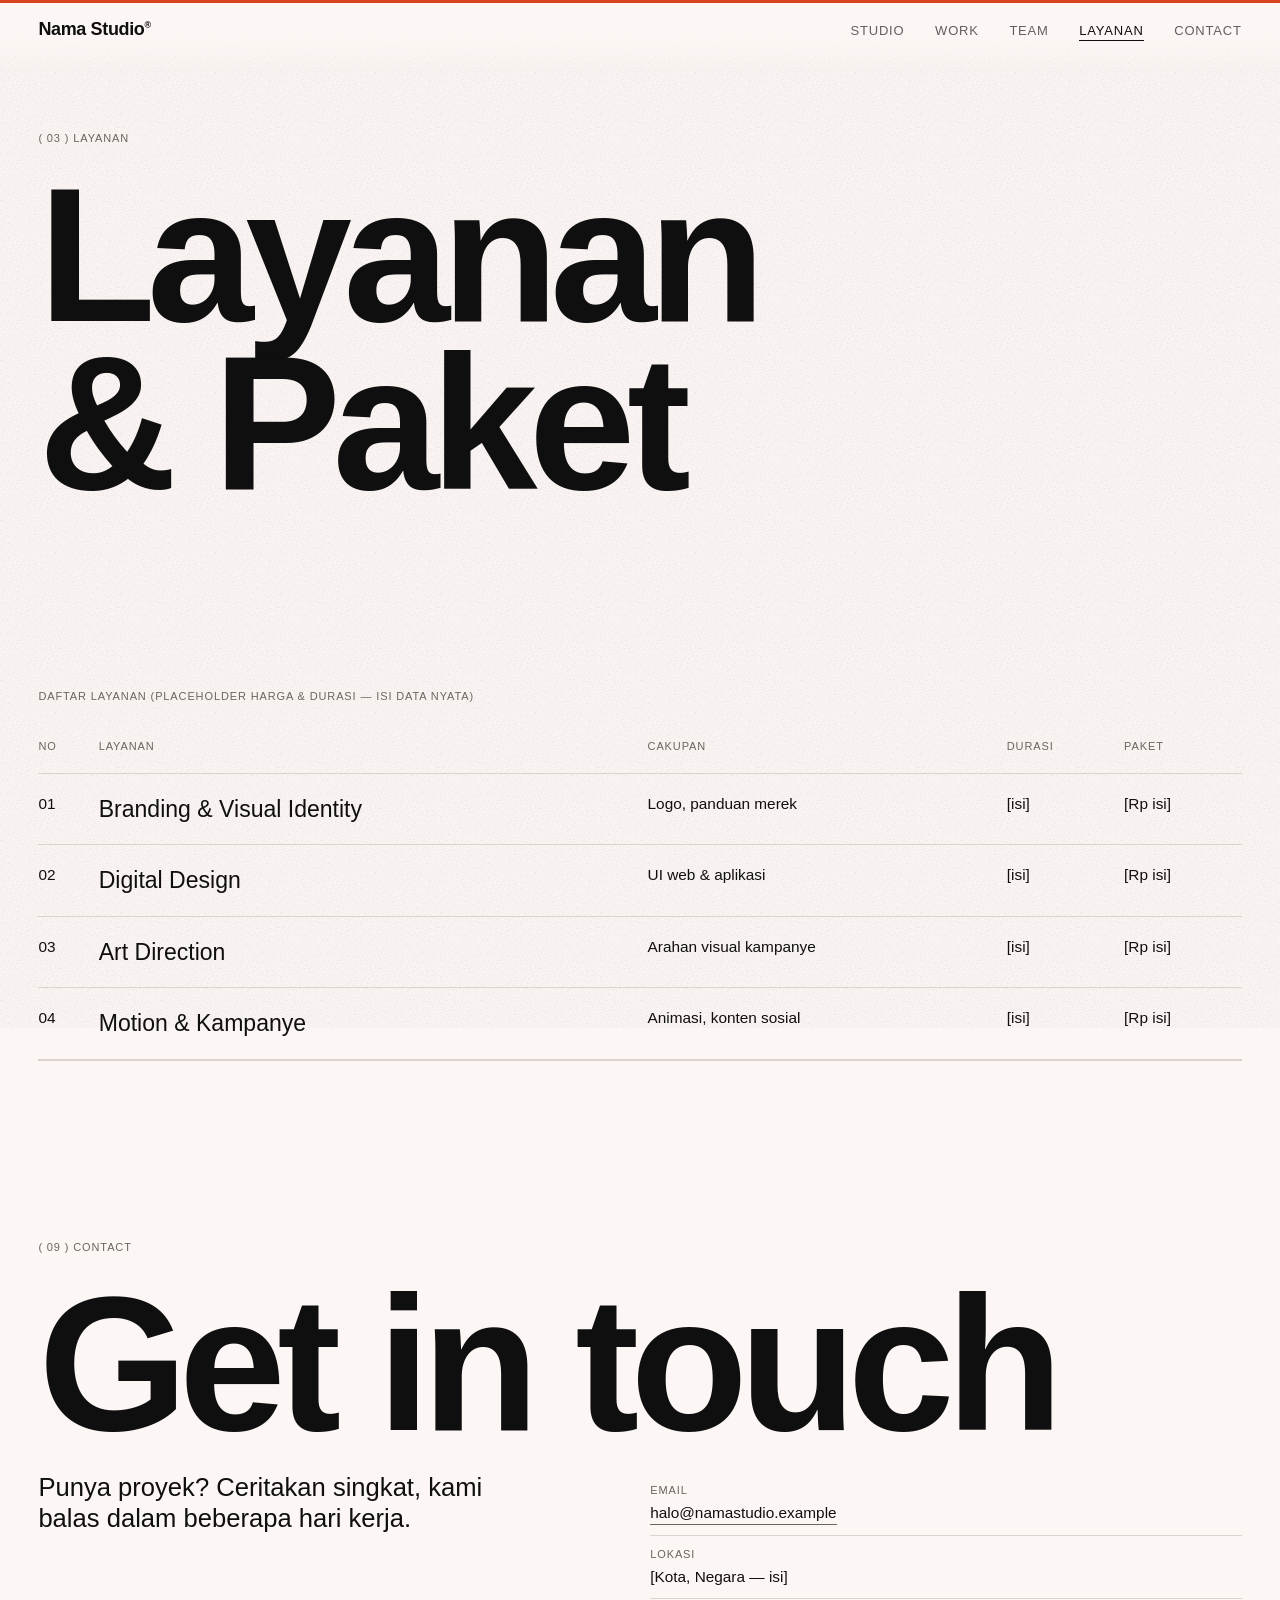
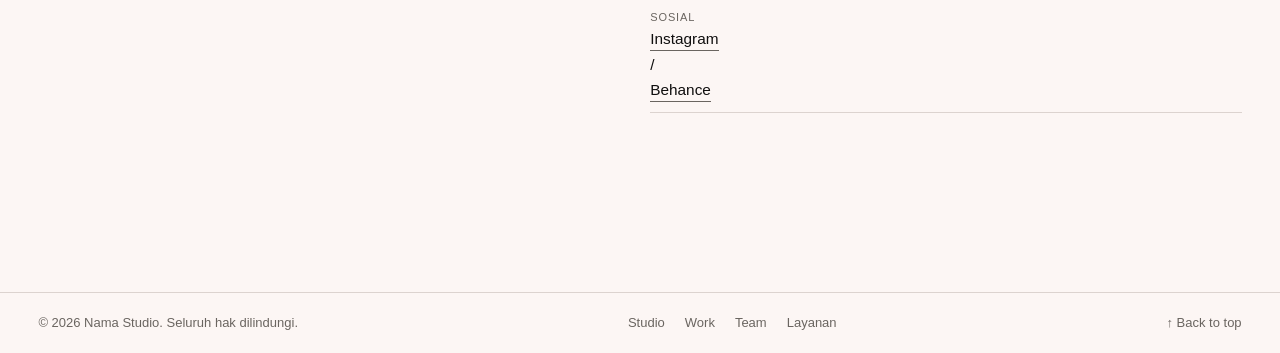
==== Kel4/data.html @ 7e90dd8f "Add files via upload" ====
<!DOCTYPE html>
<html lang="id">
<head>
<meta charset="utf-8">
<meta name="viewport" content="width=device-width, initial-scale=1">
<title>Layanan — Nama Studio</title>
<meta name="description" content="Portofolio Nama Studio (placeholder): studio desain independen.">
<link rel="stylesheet" href="assets/css/style.css">
</head>
<body>
<a class="skip" href="#main">Lewati ke konten</a>
<header class="site-header">
<a class="wordmark" href="index.html">Nama Studio<sup>®</sup></a>
<input type="checkbox" id="menu-toggle" class="menu-toggle" aria-label="Buka menu">
<label for="menu-toggle" class="menu-btn"><span>Menu</span><span>Close</span></label>
<nav aria-label="Navigasi utama"><ul><li><a href="index.html#studio">Studio</a></li><li><a href="galeri.html">Work</a></li><li><a href="profil.html">Team</a></li><li><a href="data.html" aria-current="page">Layanan</a></li><li><a href="#contact">Contact</a></li></ul></nav>
</header>
<main id="main">
<section class="bio-head"><p class="label">( 03 ) Layanan</p><h1 class="mega">Layanan<br>&amp; Paket</h1></section>
<section class="data">
<div class="table-wrap"><table>
<caption class="label">Daftar layanan (placeholder harga &amp; durasi — isi data nyata)</caption>
<thead><tr><th scope="col">No</th><th scope="col">Layanan</th><th scope="col">Cakupan</th><th scope="col">Durasi</th><th scope="col">Paket</th></tr></thead>
<tbody>
<tr><td>01</td><th scope="row">Branding &amp; Visual Identity</th><td>Logo, panduan merek</td><td>[isi]</td><td>[Rp isi]</td></tr>
<tr><td>02</td><th scope="row">Digital Design</th><td>UI web &amp; aplikasi</td><td>[isi]</td><td>[Rp isi]</td></tr>
<tr><td>03</td><th scope="row">Art Direction</th><td>Arahan visual kampanye</td><td>[isi]</td><td>[Rp isi]</td></tr>
<tr><td>04</td><th scope="row">Motion &amp; Kampanye</th><td>Animasi, konten sosial</td><td>[isi]</td><td>[Rp isi]</td></tr>
</tbody></table></div>
</section>
<!-- CONTACT (sama di semua halaman) -->
<section class="contact" id="contact">
<p class="label">( 09 ) Contact</p>
<h2 class="mega"><a href="mailto:halo@namastudio.example">Get in touch</a></h2>
<div class="contact-grid">
<p class="lead">Punya proyek? Ceritakan singkat, kami balas dalam beberapa hari kerja.</p>
<ul class="meta-list">
<li><span class="label">Email</span><a href="mailto:halo@namastudio.example">halo@namastudio.example</a></li>
<li><span class="label">Lokasi</span>[Kota, Negara — isi]</li>
<li><span class="label">Sosial</span><a href="https://www.instagram.com/">Instagram</a> / <a href="https://www.behance.net/">Behance</a></li>
</ul>
</div>
</section>
</main>
<footer class="site-footer">
<p>© 2026 Nama Studio. Seluruh hak dilindungi.</p>
<ul><li><a href="index.html">Studio</a></li><li><a href="galeri.html">Work</a></li><li><a href="profil.html">Team</a></li><li><a href="data.html">Layanan</a></li></ul>
<a href="#main">↑ Back to top</a>
</footer>
</body>
</html>
---- Kel4/assets/css/style.css ----
/* Nama Studio — HTML5 + CSS3 murni. Font: system stack (tanpa lisensi). */
:root{--pad:clamp(16px,3vw,40px);--gap:clamp(12px,1.6vw,24px);--sec:clamp(80px,14vw,200px)}
*,*::before,*::after{box-sizing:border-box}
html{scroll-behavior:smooth;scroll-padding-top:70px}
body{margin:0;background:var(--page-bg);color:var(--text-primary);font:400 clamp(15px,1.2vw,18px)/1.5 "Helvetica Neue",Helvetica,Arial,sans-serif;overflow-x:hidden}
img{display:block;max-width:100%;height:auto;width:100%}
figure{margin:0}ul,ol{list-style:none;margin:0;padding:0}
a{color:inherit;text-decoration:none}
a:focus-visible,label:focus-visible,input:focus-visible+label{outline:2px solid var(--accent);outline-offset:4px}.site-header :focus-visible,.site-header input:focus-visible+label{outline-color:currentColor}::selection{background:var(--accent);color:var(--page-bg)}
.skip{position:absolute;left:-999px;top:0;background:var(--text-primary);color:var(--page-bg);padding:8px 12px;z-index:100}.skip:focus{left:0}
.label{font-size:11px;letter-spacing:.08em;text-transform:uppercase;color:var(--text-secondary);margin:0}
.mega{font-size:clamp(56px,15vw,260px);line-height:.88;letter-spacing:-.045em;font-weight:600;margin:0}
.big{font-size:clamp(28px,5vw,80px);line-height:1;letter-spacing:-.03em;font-weight:500;margin:0}
section{padding:var(--sec) var(--pad) 0}
/* header */
.site-header{position:fixed;inset:0 0 auto;display:flex;justify-content:space-between;align-items:center;padding:16px var(--pad);z-index:50;mix-blend-mode:difference;color:#fff}
.wordmark{font-weight:600;letter-spacing:-.02em;font-size:18px}.wordmark sup{font-size:9px}
nav ul{display:flex;gap:clamp(16px,2.4vw,36px)}
nav a{font-size:13px;text-transform:uppercase;letter-spacing:.06em;border-bottom:1px solid transparent;padding-bottom:2px;transition:border-color .2s}
nav a:hover,nav a:focus-visible,nav a[aria-current]{border-color:currentColor}
.menu-toggle,.menu-btn{display:none}
/* hero */
.hero{padding-top:90px;min-height:100svh;display:grid;grid-template-rows:auto auto 1fr auto;gap:var(--gap)}
.hero-top{display:flex;gap:var(--gap);justify-content:space-between}
.hero-media{min-height:0;overflow:hidden;border-top:1px solid var(--line-color)}
.hero-media img{height:100%;max-height:60vh;object-fit:cover}
.hero-foot{display:flex;justify-content:space-between;font-size:13px;margin:0;padding-bottom:var(--pad)}
.hero-foot a:hover{text-decoration:underline}
/* intro */
.intro .big{max-width:18ch;margin:24px 0 clamp(40px,6vw,96px)}
.intro-cols{display:grid;grid-template-columns:repeat(12,1fr);gap:var(--gap);align-items:start;border-top:1px solid var(--line-color);padding-top:var(--gap)}
.intro-cols>p{grid-column:1/5}.intro-cols figure{grid-column:6/10}.intro-cols .meta-list{grid-column:11/13}
.meta-list li{border-bottom:1px solid var(--line-color);padding:10px 0;display:flex;flex-direction:column;gap:2px}
.meta-list.row{flex-direction:row;gap:24px}.meta-list.row li{border:0}
/* work grid */
.work-grid{display:grid;grid-template-columns:repeat(12,1fr);gap:clamp(40px,6vw,96px) var(--gap);margin-top:24px}
.work a{display:block}.work figure{overflow:hidden;background:#1b1b1a}
.work img{transition:transform .8s cubic-bezier(.2,.7,.2,1),opacity .4s}
.work a:hover img,.work a:focus-visible img{transform:scale(1.04);opacity:.85}
.work-meta{display:grid;grid-template-columns:auto 1fr auto;gap:12px;align-items:baseline;padding-top:10px;border-bottom:1px solid transparent}
.work-meta h3{margin:0;font-size:clamp(16px,1.6vw,24px);font-weight:500;letter-spacing:-.01em}
.work a:hover h3{text-decoration:underline}
.w-a{grid-column:span 5}.w-b{grid-column:span 7}.w-c{grid-column:span 7}.w-d{grid-column:span 5}
.work:nth-child(even){margin-top:clamp(0px,8vw,120px)}
.more{margin:48px 0 0;display:flex;gap:24px;flex-wrap:wrap}.more a{border-bottom:1px solid var(--text-primary)}
/* approach */
.services{border-top:1px solid var(--line-color);margin-top:24px}
.services li{display:grid;grid-template-columns:1fr 6fr 5fr;gap:var(--gap);padding:28px 0;border-bottom:1px solid var(--line-color);align-items:baseline;transition:padding-left .3s}
.services li:hover{padding-left:12px}
.services h3{margin:0;font-size:clamp(24px,4vw,64px);line-height:1;letter-spacing:-.03em;font-weight:500}.services p{margin:0;color:var(--text-secondary)}
/* bio / team */
.bio-head{padding-top:130px;display:flex;flex-direction:column;gap:24px}
.team{display:flex;flex-direction:column;gap:var(--sec)}
.member{display:grid;grid-template-columns:repeat(12,1fr);gap:var(--gap);align-items:end}
.member figure{overflow:hidden;background:#1b1b1a}
.member-text{display:flex;flex-direction:column;gap:10px}
.member-text h3{margin:0;font-size:clamp(32px,5vw,80px);line-height:.95;letter-spacing:-.035em;font-weight:500}
.member-text p{margin:0;max-width:44ch}.links{display:flex;gap:16px;margin-top:8px!important}.links a{border-bottom:1px solid var(--text-primary)}.links a:hover{opacity:.6}
.m1 figure{grid-column:1/6}.m1 .member-text{grid-column:7/12}
.m2 figure{grid-column:6/13;order:2}.m2 .member-text{grid-column:1/5;order:1}
.m3 figure{grid-column:3/7}.m3 .member-text{grid-column:8/13;align-self:start}
.m4 figure{grid-column:1/9}.m4 .member-text{grid-column:9/13}
.m5 figure{grid-column:8/12;order:2}.m5 .member-text{grid-column:2/7;order:1}
.timeline{margin-top:24px;border-top:1px solid var(--line-color)}
.timeline li{display:grid;grid-template-columns:4fr 8fr;gap:var(--gap);padding:24px 0;border-bottom:1px solid var(--line-color);align-items:baseline}
.timeline p{margin:0}.num{font-size:clamp(40px,8vw,140px);letter-spacing:-.05em;line-height:.9;font-weight:600}
.recog .big{max-width:22ch;margin:24px 0}
.caps{display:flex;flex-wrap:wrap;gap:10px}.caps li{border:1px solid var(--text-primary);padding:6px 14px;border-radius:999px;font-size:13px}
/* table */
.table-wrap{overflow-x:auto}
table{width:100%;border-collapse:collapse;min-width:640px}
caption{text-align:left;padding-bottom:16px}
th,td{text-align:left;padding:18px 12px 18px 0;border-bottom:1px solid var(--line-color);font-weight:400;vertical-align:top}
thead th{font-size:11px;letter-spacing:.08em;text-transform:uppercase;color:var(--text-secondary)}
tbody th{font-size:clamp(16px,1.8vw,26px);font-weight:500}
tbody tr:hover{background:#171716}
/* contact + footer */
.contact{padding-bottom:var(--sec)}
.contact .mega{margin:24px 0}.contact .mega a{border-bottom:.04em solid transparent;transition:border-color .2s}
.contact .mega a:hover,.contact .mega a:focus-visible{border-color:var(--text-primary)}
.contact-grid{display:grid;grid-template-columns:repeat(12,1fr);gap:var(--gap)}
.lead{grid-column:1/6;margin:0;font-size:clamp(18px,2vw,28px);line-height:1.2}.contact-grid .meta-list{grid-column:7/13}
.meta-list a{border-bottom:1px solid var(--text-secondary);width:fit-content}.meta-list a:hover{border-color:var(--text-primary)}
.site-footer{display:flex;justify-content:space-between;gap:var(--gap);flex-wrap:wrap;padding:20px var(--pad);border-top:1px solid var(--line-color);font-size:13px;color:var(--text-secondary)}
.site-footer p{margin:0}.site-footer ul{display:flex;gap:20px}.site-footer a:hover{color:var(--text-primary)}
/* tablet */
@media(max-width:900px){
.intro-cols>p{grid-column:1/7}.intro-cols figure{grid-column:7/13}.intro-cols .meta-list{grid-column:1/13}
.work-grid{grid-template-columns:repeat(2,1fr)}.w-a,.w-b,.w-c,.w-d{grid-column:span 1}.work:nth-child(even){margin-top:0}
.services li{grid-template-columns:1fr 5fr}.services p{grid-column:2}
.member figure,.member-text,.m2 figure,.m2 .member-text,.m3 figure,.m3 .member-text,.m4 figure,.m4 .member-text,.m5 figure,.m5 .member-text{grid-column:1/13;order:0}
.m3 figure,.m5 figure{grid-column:1/9}
.lead,.contact-grid .meta-list{grid-column:1/13}}
/* mobile */
@media(max-width:640px){
.menu-btn{display:block;font-size:13px;text-transform:uppercase;cursor:pointer;z-index:60}.menu-btn span+span{display:none}
.menu-toggle:checked~.menu-btn span:first-child{display:none}.menu-toggle:checked~.menu-btn span+span{display:inline}
.site-header nav{position:fixed;inset:0;background:var(--overlay-color);color:var(--on-overlay);display:none;padding:90px var(--pad)}
.menu-toggle:checked~nav{display:block}
nav ul{flex-direction:column;gap:8px}nav a{font-size:clamp(36px,12vw,56px);text-transform:none;letter-spacing:-.04em;border:0}
.hero-top span:nth-child(2){display:none}
.intro-cols>p,.intro-cols figure{grid-column:1/13}
.work-grid{grid-template-columns:1fr}
.services li{grid-template-columns:1fr}.services p{grid-column:1}
.timeline li{grid-template-columns:1fr}
.m3 figure,.m5 figure{grid-column:1/13}}
@media(prefers-reduced-motion:reduce){html{scroll-behavior:auto}*{transition:none!important;animation:none!important}}

/* ===== ANIMATIONS (CSS only, no HTML/JS changes) ===== */
@keyframes rise{from{opacity:0;transform:translateY(48px)}to{opacity:1;transform:none}}
@keyframes fade{from{opacity:0}to{opacity:1}}
@keyframes reveal{from{clip-path:inset(0 0 100% 0)}to{clip-path:inset(0 0 0 0)}}
@keyframes settle{from{transform:scale(1.18)}to{transform:scale(1)}}
@keyframes progress{from{transform:scaleX(0)}to{transform:scaleX(1)}}

@media (prefers-reduced-motion:no-preference){
  /* 1. On page load */
  .site-header{animation:fade .8s both}
  .hero .mega{animation:rise 1.1s cubic-bezier(.2,.7,.2,1) both}
  .hero-top,.hero-foot{animation:fade 1.2s .5s both}
  .hero-media,.bio-head .mega{animation:reveal 1.3s .25s cubic-bezier(.7,0,.2,1) both}
  .hero-media img{animation:settle 1.8s .25s cubic-bezier(.2,.7,.2,1) both}
  .bio-head .label{animation:fade 1s .2s both}

  /* 2. On scroll (progressive enhancement: browsers without support just show everything) */
  @supports (animation-timeline:view()){
    .intro .big,.intro-cols>p,.intro-cols .meta-list,.work,.services li,
    .member-text,.timeline li,.recog .big,.caps li,.contact .mega,
    .contact-grid>*,.table-wrap{
      animation:rise linear both;animation-timeline:view();animation-range:entry 0% entry 45%}
    .intro-cols figure,.work figure,.member figure{
      animation:reveal linear both;animation-timeline:view();animation-range:entry 0% entry 70%}
    .work img,.member img{animation:settle linear both;animation-timeline:view();animation-range:entry 0% cover 50%}
  }

  /* 3. Scroll progress bar (uses a pseudo-element, no extra HTML) */
  @supports (animation-timeline:scroll()){
    body::after{content:"";position:fixed;left:0;top:0;width:100%;height:3px;background:var(--accent);
      transform-origin:0 50%;z-index:60;pointer-events:none;
      animation:progress linear both;animation-timeline:scroll(root)}
  }
}

/* ===== PAGE THEMES: tiap page membalik warna (index gelap, profil terang, galeri gelap, data terang) ===== */
tbody tr:hover{background:rgba(128,128,128,.14)}

/* ===== HERO: crossfade gambar (struktur) ===== */
.hero-media{position:relative;min-height:clamp(260px,50vh,560px)}
.hero-media img{position:absolute;inset:0;height:100%;max-height:none;object-fit:cover}
.hero-media img+img{opacity:0}
.intro-cols figure{overflow:hidden}
.marquee{overflow:hidden;margin-top:var(--sec);border-block:1px solid var(--line-color);padding:12px 0}
.marquee-track{display:flex;width:max-content}
.marquee p{margin:0;white-space:nowrap;font-size:clamp(36px,8vw,120px);font-weight:600;letter-spacing:-.04em;line-height:1}
.intro{padding-top:calc(var(--sec)*.7)}
.loader,.arrow{display:inline-block}.loader{display:none}
/* garis pemisah antarbagian */
.intro,.work-sec,.approach,.story,.recog,.contact{position:relative}
.intro::before,.work-sec::before,.approach::before,.story::before,.recog::before,.contact::before{content:"";position:absolute;top:0;left:var(--pad);right:var(--pad);height:1px;background:var(--line-color);transform-origin:0 50%}
/* hover: garis bawah menyapu */
.more a,.links a,.site-footer a{background:linear-gradient(currentColor,currentColor) 0 100%/0 1px no-repeat;border-bottom:0;transition:background-size .35s,opacity .3s}
.more a:hover,.links a:hover,.site-footer a:hover,.more a:focus-visible,.links a:focus-visible,.site-footer a:focus-visible{background-size:100% 1px;opacity:1}
.more a,.links a{background-size:100% 1px}.more a:hover,.links a:hover{background-size:0 1px}
/* parallax: scale statis + translate bergerak (hover memakai scale) */
.work img,.member img,.intro-cols img{transform:none;scale:1.18;transition:scale .9s cubic-bezier(.2,.7,.2,1),opacity .4s}
.work a:hover img,.work a:focus-visible img{transform:none;scale:1.26;opacity:.85}

/* ===== VIEW TRANSITION antar-page (CSS only) ===== */
@view-transition{navigation:auto}
@keyframes vt-out{to{opacity:0;transform:translateY(-2.5%)}}
@keyframes vt-in{from{opacity:0;transform:translateY(2.5%)}}
::view-transition-old(root){animation:.55s cubic-bezier(.7,0,.2,1) both vt-out}
::view-transition-new(root){animation:.7s .1s cubic-bezier(.2,.7,.2,1) both vt-in}

/* ===== MOTION ===== */
@keyframes wipe{to{transform:translateY(-101%);visibility:hidden}}
@keyframes blink{0%,100%{opacity:.2}50%{opacity:1}}
@keyframes marq{to{transform:translateX(-50%)}}
@keyframes cycle{0%{opacity:0}8%{opacity:1}33%{opacity:1}41%{opacity:0}100%{opacity:0}}
@keyframes drift{from{translate:0 -7%}to{translate:0 7%}}
@keyframes bob{0%,100%{transform:translateY(0)}50%{transform:translateY(6px)}}
@keyframes grow{from{transform:scaleX(0)}to{transform:scaleX(1)}}

@media (prefers-reduced-motion:no-preference){
  /* loading screen (hanya index) */
  .loader{position:fixed;inset:0;z-index:100;display:grid;place-items:center;background:var(--text-primary);color:var(--page-bg);pointer-events:none;
    font-size:clamp(28px,6vw,80px);font-weight:600;letter-spacing:-.04em;animation:wipe .9s .9s cubic-bezier(.7,0,.2,1) forwards}
  .loader span{animation:blink .9s ease-in-out infinite}
  .hero .mega{animation:rise 1.1s 1.1s cubic-bezier(.2,.7,.2,1) both}
  .hero-top,.hero-foot{animation:fade 1.2s 1.6s both}
  .hero-media{animation:reveal 1.3s 1.05s cubic-bezier(.7,0,.2,1) both}
  /* gambar hero bergantian */
  .hero-media img{animation:cycle 12s 1.2s infinite both}
  .hero-media img:nth-child(2){animation-delay:5.2s}
  .hero-media img:nth-child(3){animation-delay:9.2s}
  /* indikator scroll */
  .arrow{animation:bob 1.4s ease-in-out infinite}
  /* marquee */
  .marquee-track{animation:marq 22s linear infinite}.marquee:hover .marquee-track{animation-play-state:paused}
  @supports (animation-timeline:view()){
    .work img,.member img,.intro-cols img{animation:drift linear both;animation-timeline:view();animation-range:cover 0% cover 100%}
    .intro::before,.work-sec::before,.approach::before,.story::before,.recog::before,.contact::before{animation:grow linear both;animation-timeline:view();animation-range:entry 0% entry 80%}
  }
}
@media (prefers-reduced-motion:reduce){
  ::view-transition-group(*),::view-transition-old(*),::view-transition-new(*){animation:none!important}
  .marquee-track{transform:none}
}

/* ===== v3: LOADING SINGKAT, PAGE WIPE, STAGGER, TOKEN OVERLAY ===== */
/* wipe antar-page: halaman baru menyapu naik, warna tema baru langsung terlihat tanpa layar kosong */
@keyframes vt-old{to{opacity:.35;transform:translateY(-4%)}}
@keyframes vt-wipe{from{clip-path:inset(100% 0 0 0)}to{clip-path:inset(0 0 0 0)}}
::view-transition-old(root){animation:.7s cubic-bezier(.7,0,.2,1) both vt-old}
::view-transition-new(root){animation:.7s cubic-bezier(.7,0,.2,1) both vt-wipe}

@media (prefers-reduced-motion:no-preference){
  /* loader dipersingkat (~1.2 dtk) dan memakai token overlay */
  .loader{background:var(--overlay-color);color:var(--on-overlay);animation:wipe .7s .5s cubic-bezier(.7,0,.2,1) forwards}
  .hero .mega{animation:rise 1s .65s cubic-bezier(.2,.7,.2,1) both}
  .hero-media{animation:reveal 1.1s .6s cubic-bezier(.7,0,.2,1) both}
  .hero-top,.hero-foot{animation:fade 1s 1s both}
  .hero-media img{animation:cycle 12s .8s infinite both}
  .hero-media img:nth-child(2){animation-delay:4.8s}
  .hero-media img:nth-child(3){animation-delay:8.8s}

  @supports (animation-timeline:view()){
    /* label & metadata section */
    section:not(.bio-head)>.label{animation:rise linear both;animation-timeline:view();animation-range:entry 0% entry 35%}
    /* stagger ringan profil tim: tiap anak mulai sedikit lebih akhir */
    .member-text{animation:none}
    .member-text>*{animation:rise linear both;animation-timeline:view();animation-range:entry 0% entry 40%}
    .member-text>:nth-child(2){animation-range:entry 6% entry 46%}
    .member-text>:nth-child(3){animation-range:entry 12% entry 52%}
    .member-text>:nth-child(4){animation-range:entry 18% entry 58%}
    .member-text>:nth-child(5){animation-range:entry 24% entry 64%}
    .member-text>:nth-child(6){animation-range:entry 30% entry 70%}
  }
}

/* ===== GRAIN / NOISE (CSS + SVG tile, tanpa JS/canvas) =====
   Tile 160px dari feTurbulence, abu-abu netral tanpa blend-mode:
   di latar gelap tampak sebagai butir terang, di latar terang sebagai butir gelap.
   Setel lewat token: --grain-opacity (intensitas), --grain-speed (kecepatan). */
body::before{
  content:"";position:fixed;inset:-128px;z-index:-1;pointer-events:none;contain:strict;
  opacity:var(--grain-opacity);
  background-image:url("data:image/svg+xml,%3Csvg xmlns='http://www.w3.org/2000/svg' width='160' height='160'%3E%3Cfilter id='n' x='0' y='0' width='100%25' height='100%25'%3E%3CfeTurbulence type='fractalNoise' baseFrequency='.85' numOctaves='2' stitchTiles='stitch'/%3E%3CfeColorMatrix values='2 0 0 0 -.5 2 0 0 0 -.5 2 0 0 0 -.5 0 0 0 0 1'/%3E%3C/filter%3E%3Crect width='160' height='160' filter='url(%23n)'/%3E%3C/svg%3E");
  background-size:160px 160px}
/* lapisan grain tampil di atas warna latar root, di bawah semua konten */
@keyframes grain{
  0%{transform:translate(0,0)}
  20%{transform:translate(-37px,23px)}
  40%{transform:translate(29px,-51px)}
  60%{transform:translate(-61px,-17px)}
  80%{transform:translate(43px,59px)}
  100%{transform:translate(0,0)}}
@media (prefers-reduced-motion:no-preference){
  body::before{will-change:transform;animation:grain var(--grain-speed) steps(1,end) infinite}
}
@media (prefers-contrast:more){body::before{opacity:calc(var(--grain-opacity)/2)}}
@media print{body::before{display:none}}

/* ===== v4: TEMA PER HALAMAN (token pada <html>) ===== */
html{background:var(--page-bg);color:var(--text-primary)}
body{background:transparent}
/* Work: off-white hangat */
html,html.theme-work{--page-bg:#FCF6F4;--text-primary:#100F0F;--text-secondary:#6a6560;--accent:#D8431F;--line-color:#dcd3cf;--overlay-color:#100F0F;--on-overlay:#FCF6F4;--grain-opacity:.07;color-scheme:light}
/* Bio / Team: gelap */
html.theme-team{--page-bg:#100F0F;--text-primary:#FCF6F4;--text-secondary:#9b958f;--accent:#FF6B45;--line-color:#2b2928;--overlay-color:#FCF6F4;--on-overlay:#100F0F;--grain-opacity:.09;color-scheme:dark}
/* Contact: abu-abu muda */
html.theme-contact{--page-bg:#E5E5E5;--text-primary:#100F0F;--text-secondary:#585858;--accent:#C23A18;--line-color:#c3c3c3;--overlay-color:#100F0F;--on-overlay:#E5E5E5;--grain-opacity:.08;color-scheme:light}

/* ===== NAVBAR editorial ===== */
.site-header{mix-blend-mode:normal;color:var(--text-primary);pointer-events:none;padding-bottom:30px;
  background:linear-gradient(var(--page-bg) 45%,transparent)}
.wordmark,.site-header nav a,.menu-btn{pointer-events:auto}
.site-header nav a{opacity:.65;transition:opacity .25s,border-color .25s}
.site-header nav a:hover,.site-header nav a:focus-visible,.site-header nav a[aria-current="page"]{opacity:1}
.site-header nav a[aria-current="page"]{border-color:currentColor}
.menu-btn{position:relative;z-index:70}
.menu-toggle:checked~.menu-btn{color:var(--on-overlay)}
@media(max-width:640px){
  .site-header nav{pointer-events:auto}
  .site-header nav::before{content:"Nama Studio®";position:absolute;top:16px;left:var(--pad);font-size:18px;font-weight:600;letter-spacing:-.02em}
  .site-header nav a{opacity:.65}.site-header nav a[aria-current="page"]{opacity:1}
}

/* ===== HALAMAN CONTACT ===== */
.kp-blocks{padding-top:var(--gap);padding-bottom:var(--sec)}
.kp-list li{display:grid;grid-template-columns:3fr 9fr;gap:var(--gap);padding:28px 0;border-top:1px solid var(--line-color);align-items:baseline}
.kp-list li:last-child{border-bottom:1px solid var(--line-color)}
.kp-list p{margin:0;max-width:40ch}
.kp-list a{background:linear-gradient(currentColor,currentColor) 0 100%/100% 1px no-repeat;transition:background-size .35s}
.kp-list a:hover,.kp-list a:focus-visible{background-size:0 1px}
.kp-link{font-size:clamp(26px,5.5vw,88px);letter-spacing:-.04em;line-height:1;font-weight:500;overflow-wrap:anywhere}
@media(max-width:640px){.kp-list li{grid-template-columns:1fr;gap:6px}}

/* ===== TRANSISI MASUK PER TUJUAN (gaya ditentukan oleh halaman TUJUAN) ===== */
@keyframes vt-rise-in{from{opacity:0;transform:translateY(1.6%)}}
@keyframes vt-wipe-up{from{clip-path:inset(100% 0 0 0)}to{clip-path:inset(0 0 0 0)}}
@keyframes vt-wipe-left{from{clip-path:inset(0 0 0 100%)}to{clip-path:inset(0 0 0 0)}}
@keyframes vt-old-up{to{transform:translateY(-4%)}}
@keyframes vt-old-left{to{transform:translateX(-4%)}}
/* Work: dissolve lembut ke off-white + naik sedikit */
html.theme-work::view-transition-old(root){animation:none}
html.theme-work::view-transition-new(root){animation:.6s cubic-bezier(.2,.7,.2,1) both vt-rise-in}
/* Team: tirai gelap naik dari bawah */
html.theme-team::view-transition-old(root){animation:.75s cubic-bezier(.7,0,.2,1) both vt-old-up}
html.theme-team::view-transition-new(root){animation:.75s cubic-bezier(.7,0,.2,1) both vt-wipe-up}
/* Contact: wipe horizontal dari kanan */
html.theme-contact::view-transition-old(root){animation:.65s cubic-bezier(.7,0,.2,1) both vt-old-left}
html.theme-contact::view-transition-new(root){animation:.65s cubic-bezier(.7,0,.2,1) both vt-wipe-left}

/* ===== ENTRANCE PER HALAMAN ===== */
@keyframes maskUp{from{clip-path:inset(100% 0 0 0);transform:translateY(30%)}to{clip-path:inset(0 0 0 0);transform:none}}
@keyframes maskX{from{clip-path:inset(0 100% 0 0)}to{clip-path:inset(0 0 0 0)}}
@keyframes slideL{from{clip-path:inset(0 0 0 100%);transform:translateX(10%)}to{clip-path:inset(0 0 0 0);transform:none}}
@keyframes slideR{from{opacity:0;transform:translateX(-6%)}to{opacity:1;transform:none}}

@media (prefers-reduced-motion:no-preference){
  /* loader hanya saat memuat langsung; tidak dipakai bila ada view transition */
  html:active-view-transition .loader{display:none}
  html:active-view-transition .hero .mega{animation-delay:.25s}
  html:active-view-transition .hero-media{animation-delay:.2s}
  html:active-view-transition .hero-top,html:active-view-transition .hero-foot{animation-delay:.6s}

  /* WORK: kurasi bertahap; gambar masuk dengan crop vertikal */
  .page-data tbody tr{animation:rise .8s .45s cubic-bezier(.2,.7,.2,1) both}
  .page-data tbody tr:nth-child(2){animation-delay:.53s}.page-data tbody tr:nth-child(3){animation-delay:.61s}.page-data tbody tr:nth-child(4){animation-delay:.69s}
  .page-data .table-wrap{animation:none}
  @media(min-width:641px){
    .page-galeri .work-grid .work:nth-child(-n+4){animation:rise .9s .35s cubic-bezier(.2,.7,.2,1) both}
    .page-galeri .work-grid .work:nth-child(-n+4) figure{animation:reveal .9s .35s cubic-bezier(.7,0,.2,1) both}
    .page-galeri .work-grid .work:nth-child(2),.page-galeri .work-grid .work:nth-child(2) figure{animation-delay:.45s}
    .page-galeri .work-grid .work:nth-child(3),.page-galeri .work-grid .work:nth-child(3) figure{animation-delay:.55s}
    .page-galeri .work-grid .work:nth-child(4),.page-galeri .work-grid .work:nth-child(4) figure{animation-delay:.65s}}
  @media(max-width:640px){
    .page-galeri .work-grid .work:first-child{animation:rise .9s .35s cubic-bezier(.2,.7,.2,1) both}
    .page-galeri .work-grid .work:first-child figure{animation:reveal .9s .35s cubic-bezier(.7,0,.2,1) both}}

  /* TEAM: judul naik lewat mask, potret terbuka dengan mask horizontal, teks berurutan */
  .page-team .bio-head .mega{animation:maskUp 1.1s .2s cubic-bezier(.2,.7,.2,1) both}
  .page-team .bio-head .meta-list{animation:fade .8s .7s both}
  @supports (animation-timeline:view()){
    .page-team .member figure{animation:maskX linear both;animation-timeline:view();animation-range:entry 0% entry 75%}
  }

  /* CONTACT: judul menyapu dari kanan, blok kontak masuk dari kiri bertahap */
  .page-contact .bio-head .mega{animation:slideL 1s .2s cubic-bezier(.2,.7,.2,1) both}
  .page-contact .kp-list li{animation:slideR .8s .5s cubic-bezier(.2,.7,.2,1) both}
  .page-contact .kp-list li:nth-child(2){animation-delay:.6s}.page-contact .kp-list li:nth-child(3){animation-delay:.7s}.page-contact .kp-list li:nth-child(4){animation-delay:.8s}
}
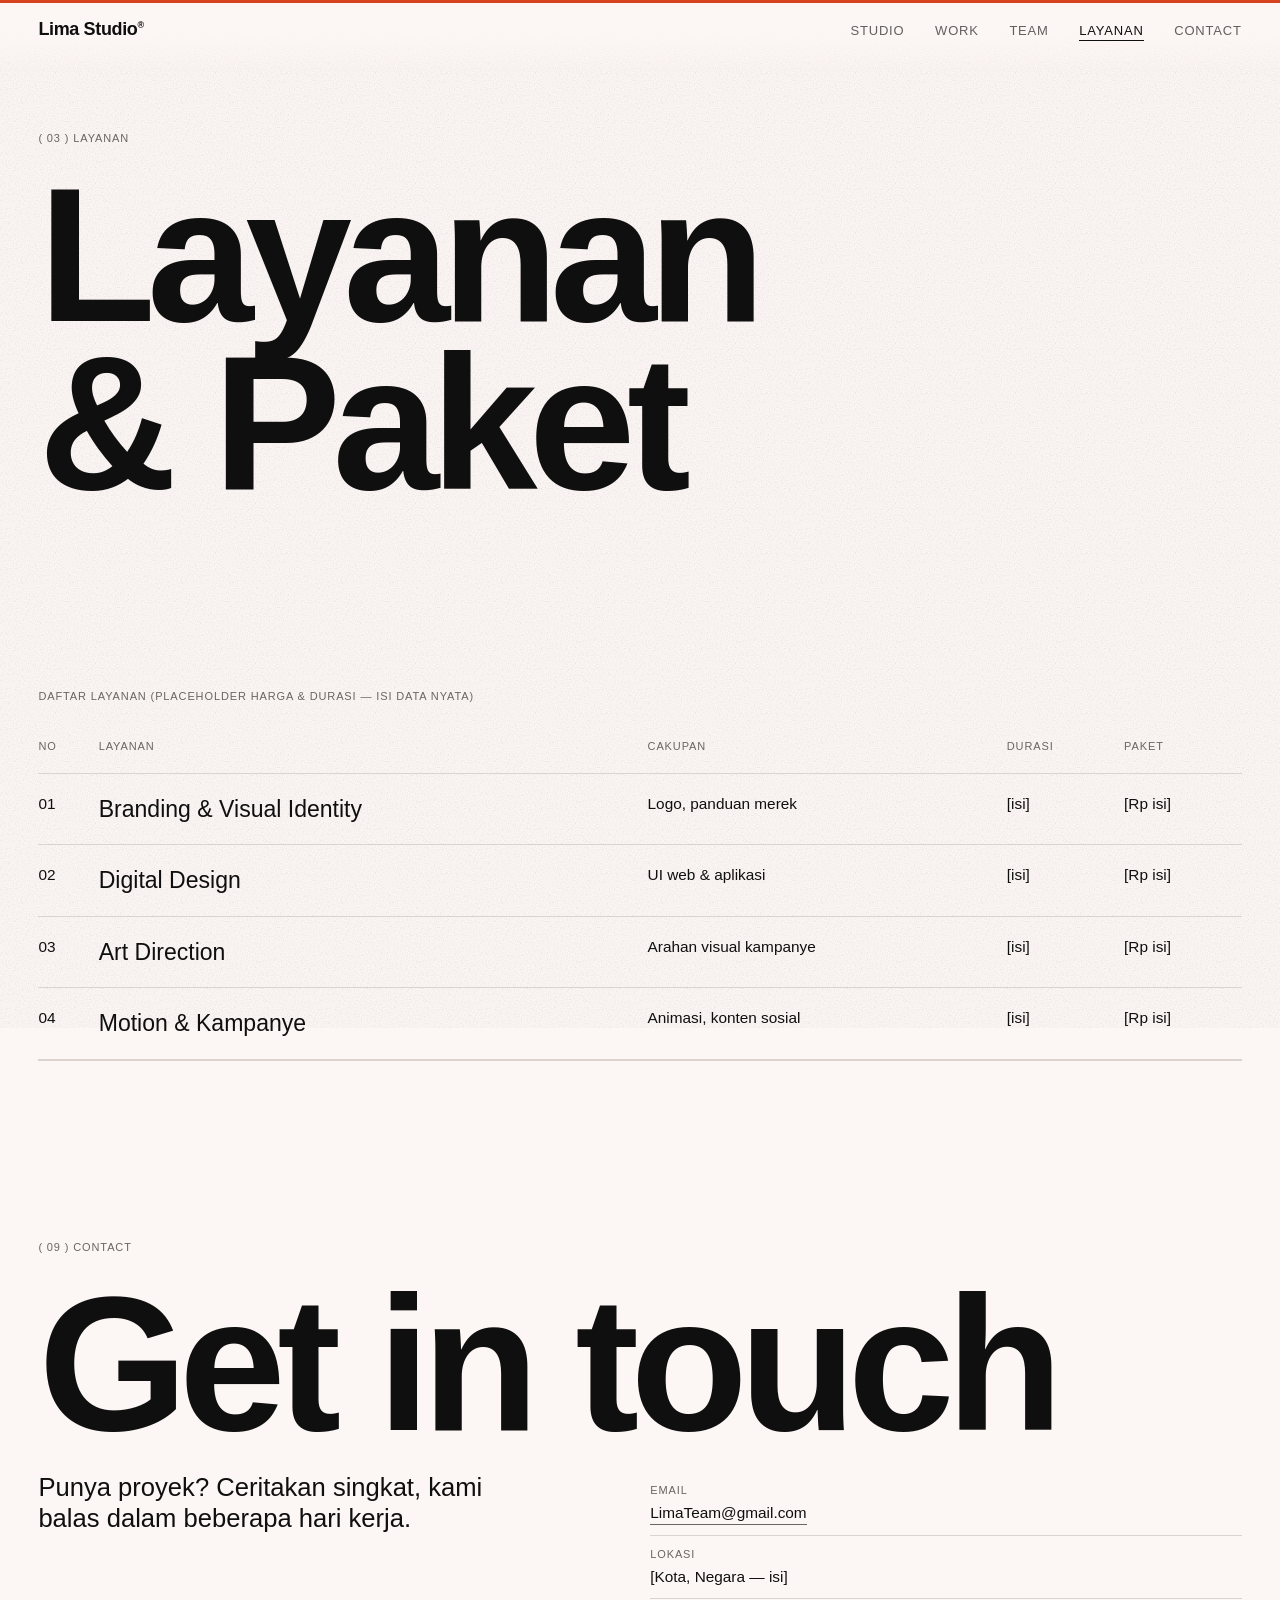
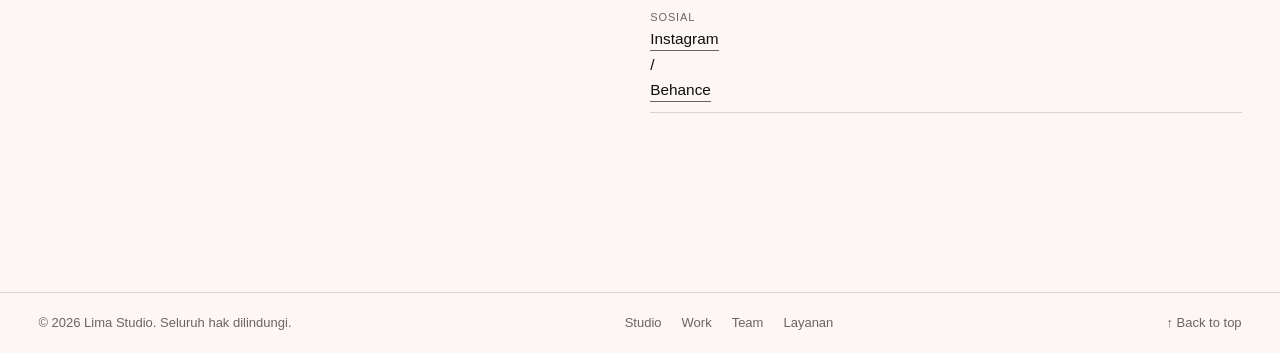
==== commit 81c8fbb7: "Add Lima Studio video and branding updates Co-authored-by: Copilot <223556219+Copilot@users.noreply." ====
--- a/Kel4/data.html
+++ b/Kel4/data.html
@@ -3,14 +3,14 @@
 <head>
 <meta charset="utf-8">
 <meta name="viewport" content="width=device-width, initial-scale=1">
-<title>Layanan — Nama Studio</title>
-<meta name="description" content="Portofolio Nama Studio (placeholder): studio desain independen.">
+<title>Layanan — Lima Studio</title>
+<meta name="description" content="Portofolio Lima Studio (placeholder): studio desain independen.">
 <link rel="stylesheet" href="assets/css/style.css">
 </head>
 <body>
 <a class="skip" href="#main">Lewati ke konten</a>
 <header class="site-header">
-<a class="wordmark" href="index.html">Nama Studio<sup>®</sup></a>
+<a class="wordmark" href="index.html">Lima Studio<sup>®</sup></a>
 <input type="checkbox" id="menu-toggle" class="menu-toggle" aria-label="Buka menu">
 <label for="menu-toggle" class="menu-btn"><span>Menu</span><span>Close</span></label>
 <nav aria-label="Navigasi utama"><ul><li><a href="index.html#studio">Studio</a></li><li><a href="galeri.html">Work</a></li><li><a href="profil.html">Team</a></li><li><a href="data.html" aria-current="page">Layanan</a></li><li><a href="#contact">Contact</a></li></ul></nav>
@@ -31,11 +31,11 @@
 <!-- CONTACT (sama di semua halaman) -->
 <section class="contact" id="contact">
 <p class="label">( 09 ) Contact</p>
-<h2 class="mega"><a href="mailto:halo@namastudio.example">Get in touch</a></h2>
+<h2 class="mega"><a href="mailto:LimaTeam@gmail.com">Get in touch</a></h2>
 <div class="contact-grid">
 <p class="lead">Punya proyek? Ceritakan singkat, kami balas dalam beberapa hari kerja.</p>
 <ul class="meta-list">
-<li><span class="label">Email</span><a href="mailto:halo@namastudio.example">halo@namastudio.example</a></li>
+<li><span class="label">Email</span><a href="mailto:LimaTeam@gmail.com">LimaTeam@gmail.com</a></li>
 <li><span class="label">Lokasi</span>[Kota, Negara — isi]</li>
 <li><span class="label">Sosial</span><a href="https://www.instagram.com/">Instagram</a> / <a href="https://www.behance.net/">Behance</a></li>
 </ul>
@@ -43,7 +43,7 @@
 </section>
 </main>
 <footer class="site-footer">
-<p>© 2026 Nama Studio. Seluruh hak dilindungi.</p>
+<p>© 2026 Lima Studio. Seluruh hak dilindungi.</p>
 <ul><li><a href="index.html">Studio</a></li><li><a href="galeri.html">Work</a></li><li><a href="profil.html">Team</a></li><li><a href="data.html">Layanan</a></li></ul>
 <a href="#main">↑ Back to top</a>
 </footer>
--- a/Kel4/assets/css/style.css
+++ b/Kel4/assets/css/style.css
@@ -1,4 +1,4 @@
-/* Nama Studio — HTML5 + CSS3 murni. Font: system stack (tanpa lisensi). */
+/* Lima Studio — HTML5 + CSS3 murni. Font: system stack (tanpa lisensi). */
 :root{--pad:clamp(16px,3vw,40px);--gap:clamp(12px,1.6vw,24px);--sec:clamp(80px,14vw,200px)}
 *,*::before,*::after{box-sizing:border-box}
 html{scroll-behavior:smooth;scroll-padding-top:70px}
@@ -147,6 +147,7 @@
 /* ===== HERO: crossfade gambar (struktur) ===== */
 .hero-media{position:relative;min-height:clamp(260px,50vh,560px)}
 .hero-media img{position:absolute;inset:0;height:100%;max-height:none;object-fit:cover}
+.hero-media video{position:absolute;inset:0;width:100%;height:100%;object-fit:cover}
 .hero-media img+img{opacity:0}
 .intro-cols figure{overflow:hidden}
 .marquee{overflow:hidden;margin-top:var(--sec);border-block:1px solid var(--line-color);padding:12px 0}
@@ -282,7 +283,7 @@
 .menu-toggle:checked~.menu-btn{color:var(--on-overlay)}
 @media(max-width:640px){
   .site-header nav{pointer-events:auto}
-  .site-header nav::before{content:"Nama Studio®";position:absolute;top:16px;left:var(--pad);font-size:18px;font-weight:600;letter-spacing:-.02em}
+  .site-header nav::before{content:"Lima Studio®";position:absolute;top:16px;left:var(--pad);font-size:18px;font-weight:600;letter-spacing:-.02em}
   .site-header nav a{opacity:.65}.site-header nav a[aria-current="page"]{opacity:1}
 }
 
@@ -351,3 +352,12 @@
   .page-contact .kp-list li{animation:slideR .8s .5s cubic-bezier(.2,.7,.2,1) both}
   .page-contact .kp-list li:nth-child(2){animation-delay:.6s}.page-contact .kp-list li:nth-child(3){animation-delay:.7s}.page-contact .kp-list li:nth-child(4){animation-delay:.8s}
 }
+.hero-media video{position:absolute;inset:0;width:100%;height:100%;max-height:none;display:block;object-fit:cover;
+  background:var(--line-color);
+  filter:saturate(.92) contrast(1.03);
+  opacity:0;transform:translateY(60px) scale(.97)}
+html.luxe-ready .hero-media video{animation:heroImg 1.3s var(--ease-luxe) .55s forwards}
+.hero-media:has(video)::after{content:"";position:absolute;inset:0;pointer-events:none;
+  background:linear-gradient(to top,rgba(20,18,16,.28),transparent 45%)}
+@media (max-width:640px){.hero-media:has(video){min-height:clamp(220px,42svh,500px)}}
+@media (prefers-reduced-motion:reduce){.hero-media video{opacity:1;transform:none;animation:none}}
